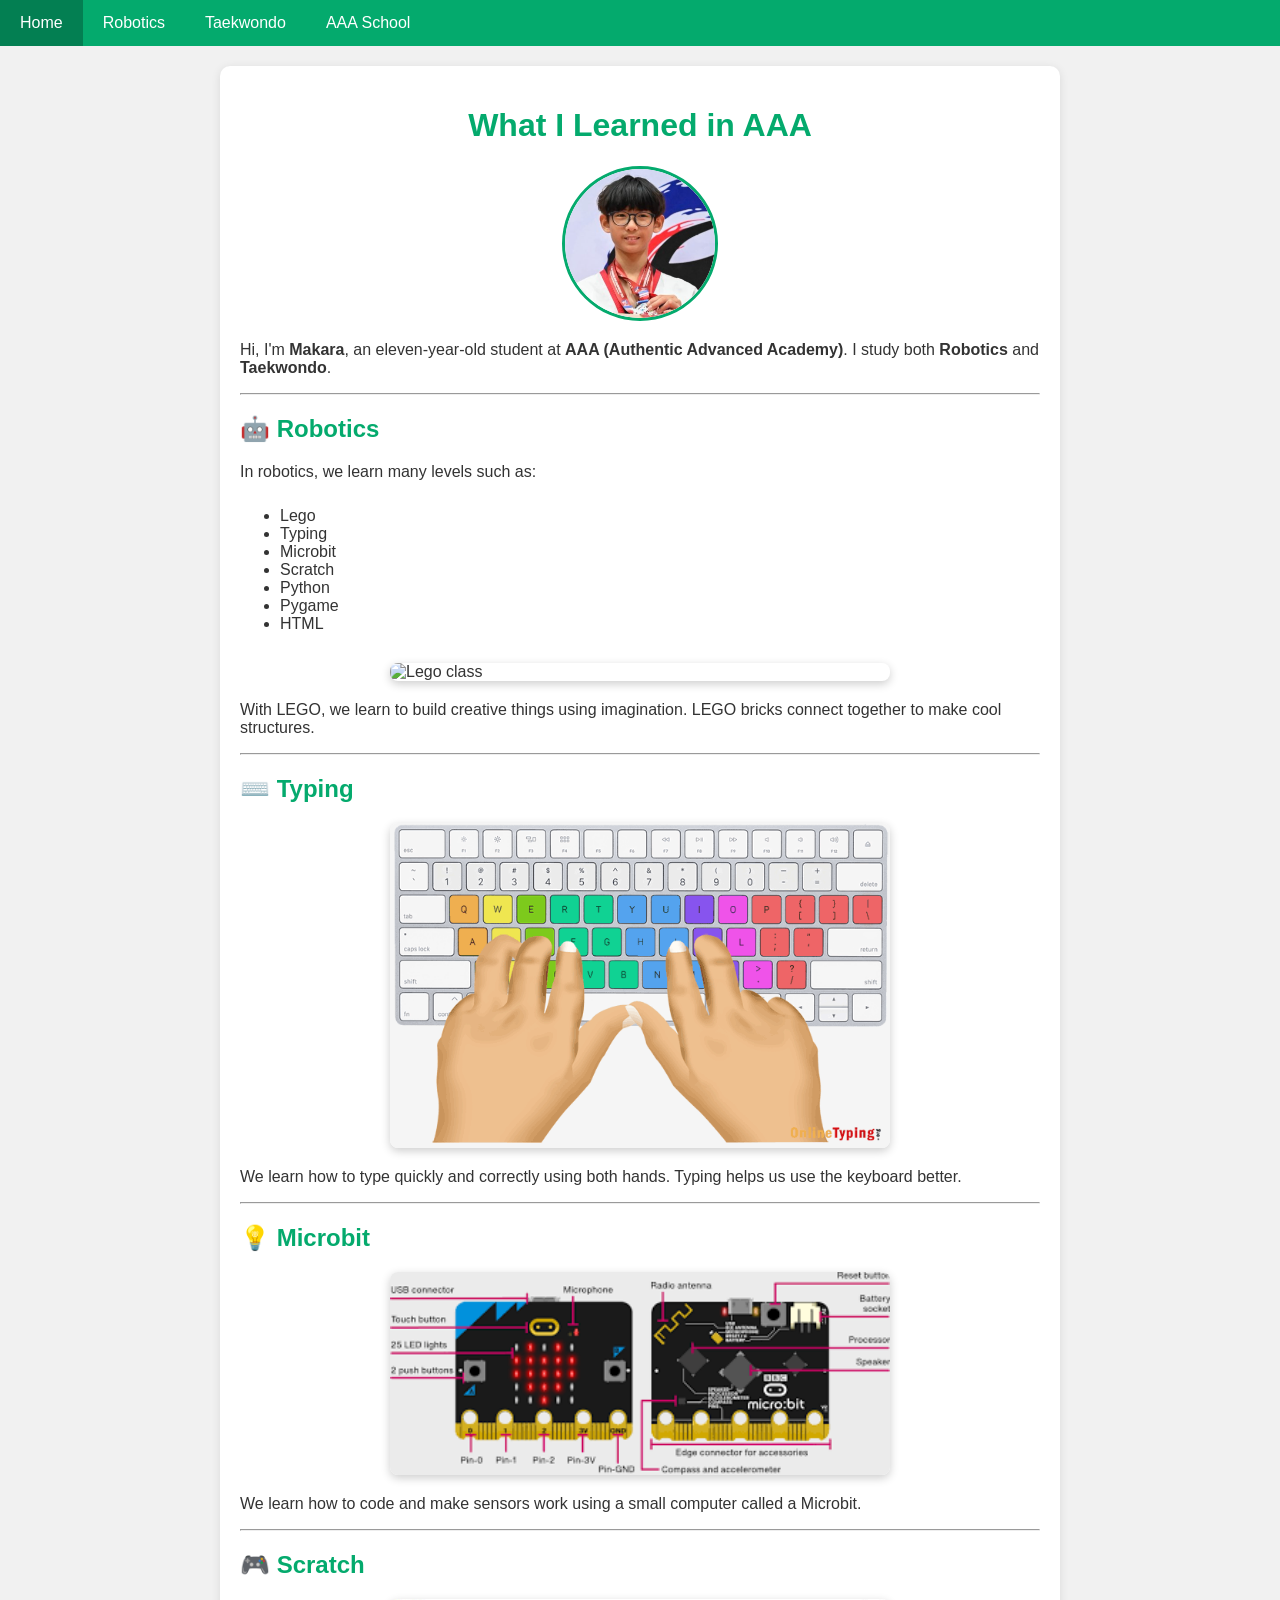
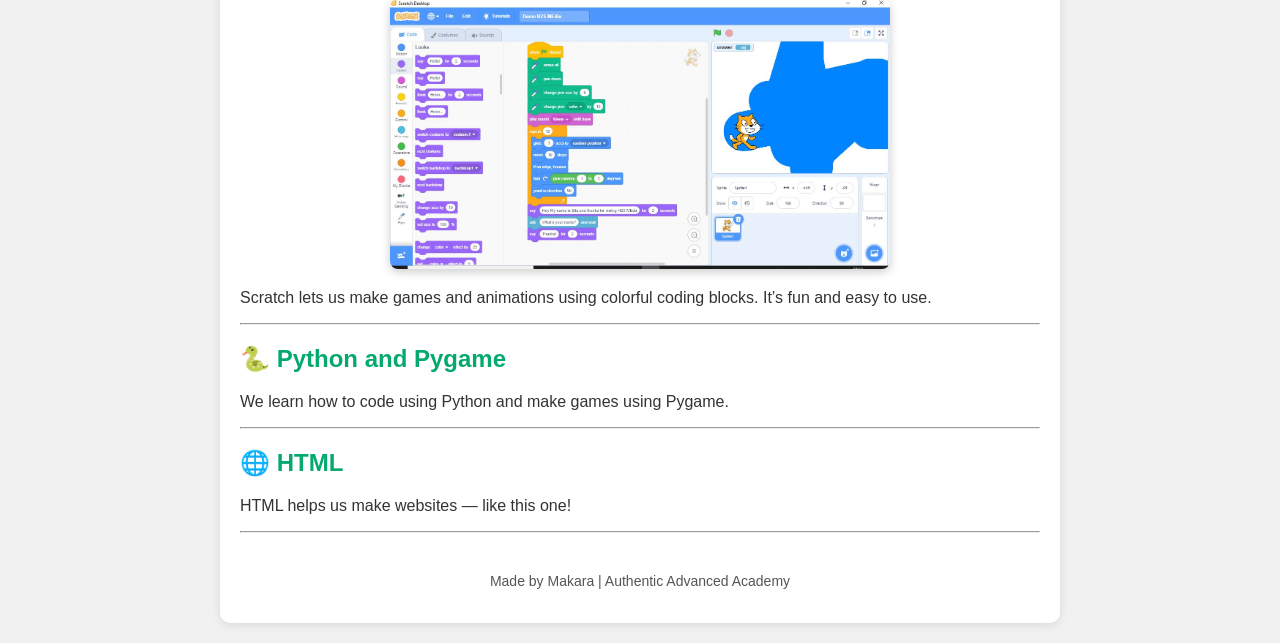
==== step_1_by_1.html @ bd36090d "first commit" ====
<!DOCTYPE html>
<html lang="en">
<head>
  <meta charset="UTF-8">
  <meta name="viewport" content="width=device-width, initial-scale=1.0">
  <title>What I Learned in AAA</title>

  <!-- Link to the CSS file -->
  <link rel="stylesheet" href="step_2_by_2.css">
</head>

<body>
  <!-- Navigation bar -->
  <div class="navbar">
    <a class="active" href="#">Home</a>
    <a href="#robotics">Robotics</a>
    <a href="#taekwondo">Taekwondo</a>
    <a href="https://aaaschoolkh.com/" target="_blank">AAA School</a>
  </div>

  <!-- Main content area -->
  <div class="main">
    <h1>What I Learned in AAA</h1>

    <!-- Profile image -->
    <img src="makara.png" alt="Makara" class="profile">

    <p>Hi, I'm <b>Makara</b>, an eleven-year-old student at <b>AAA (Authentic Advanced Academy)</b>.  
    I study both <b>Robotics</b> and <b>Taekwondo</b>.</p>

    <hr>

    <!-- Robotics section -->
    <h2 id="robotics">🤖 Robotics</h2>
    <p>In robotics, we learn many levels such as:</p>
    <ul>
      <li>Lego</li>
      <li>Typing</li>
      <li>Microbit</li>
      <li>Scratch</li>
      <li>Python</li>
      <li>Pygame</li>
      <li>HTML</li>
    </ul>

    <img src="https://aaaschoolkh.com/wp-content/uploads/2025/03/jimmy-2048x1363.jpg" alt="Lego class" class="lesson-img">

    <p>With LEGO, we learn to build creative things using imagination. LEGO bricks connect together to make cool structures.</p>

    <hr>

    <h2>⌨️ Typing</h2>
    <img src="finger-position.gif" alt="Typing" class="lesson-img">
    <p>We learn how to type quickly and correctly using both hands. Typing helps us use the keyboard better.</p>

    <hr>

    <h2>💡 Microbit</h2>
    <img src="microbit.png" alt="Microbit chip" class="lesson-img">
    <p>We learn how to code and make sensors work using a small computer called a Microbit.</p>

    <hr>

    <h2>🎮 Scratch</h2>
    <img src="scratch.jpg" alt="Scratch" class="lesson-img">
    <p>Scratch lets us make games and animations using colorful coding blocks. It’s fun and easy to use.</p>

    <hr>

    <h2>🐍 Python and Pygame</h2>
    <p>We learn how to code using Python and make games using Pygame.</p>

    <hr>

    <h2>🌐 HTML</h2>
    <p>HTML helps us make websites — like this one!</p>

    <hr>

    <!-- Footer -->
    <footer>
      <p>Made by Makara | Authentic Advanced Academy</p>
    </footer>
  </div>
</body>
</html>
---- step_2_by_2.css ----
/* --- General Page Setup --- */
body {
  font-family: Arial, sans-serif;
  margin: 0;
  background-color: #f1f1f1; /* light gray background */
  color: #333;
}

/* --- Navigation Bar --- */
.navbar {
  background-color: #04AA6D; /* green bar like W3Schools */
  overflow: hidden;
}

/* Navbar links */
.navbar a {
  float: left;
  color: white;
  text-align: center;
  padding: 14px 20px;
  text-decoration: none;
}

/* When mouse hovers over a link */
.navbar a:hover {
  background-color: #ddd;
  color: black;
}

/* The "active" link (home) */
.navbar a.active {
  background-color: #037f52;
}

/* --- Main Content --- */
.main {
  background-color: white;
  max-width: 800px;
  margin: 20px auto;
  padding: 20px;
  border-radius: 10px;
  box-shadow: 0 2px 10px rgba(0,0,0,0.1);
}

/* Headings */
h1 {
  color: #04AA6D;
  text-align: center;
}

h2 {
  color: #04AA6D;
}

/* Profile picture */
.profile {
  display: block;
  margin: 20px auto;
  width: 150px;
  border-radius: 50%;
  border: 3px solid #04AA6D;
}

/* Lesson images */
.lesson-img {
  display: block;
  margin: 20px auto;
  width: 80%;
  max-width: 500px;
  border-radius: 8px;
  box-shadow: 0 3px 10px rgba(0,0,0,0.2);
}

/* Lists */
ul {
  text-align: left;
  display: inline-block;
  margin: 10px auto;
}

/* Footer */
footer {
  text-align: center;
  font-size: 14px;
  color: #555;
  margin-top: 40px;
}
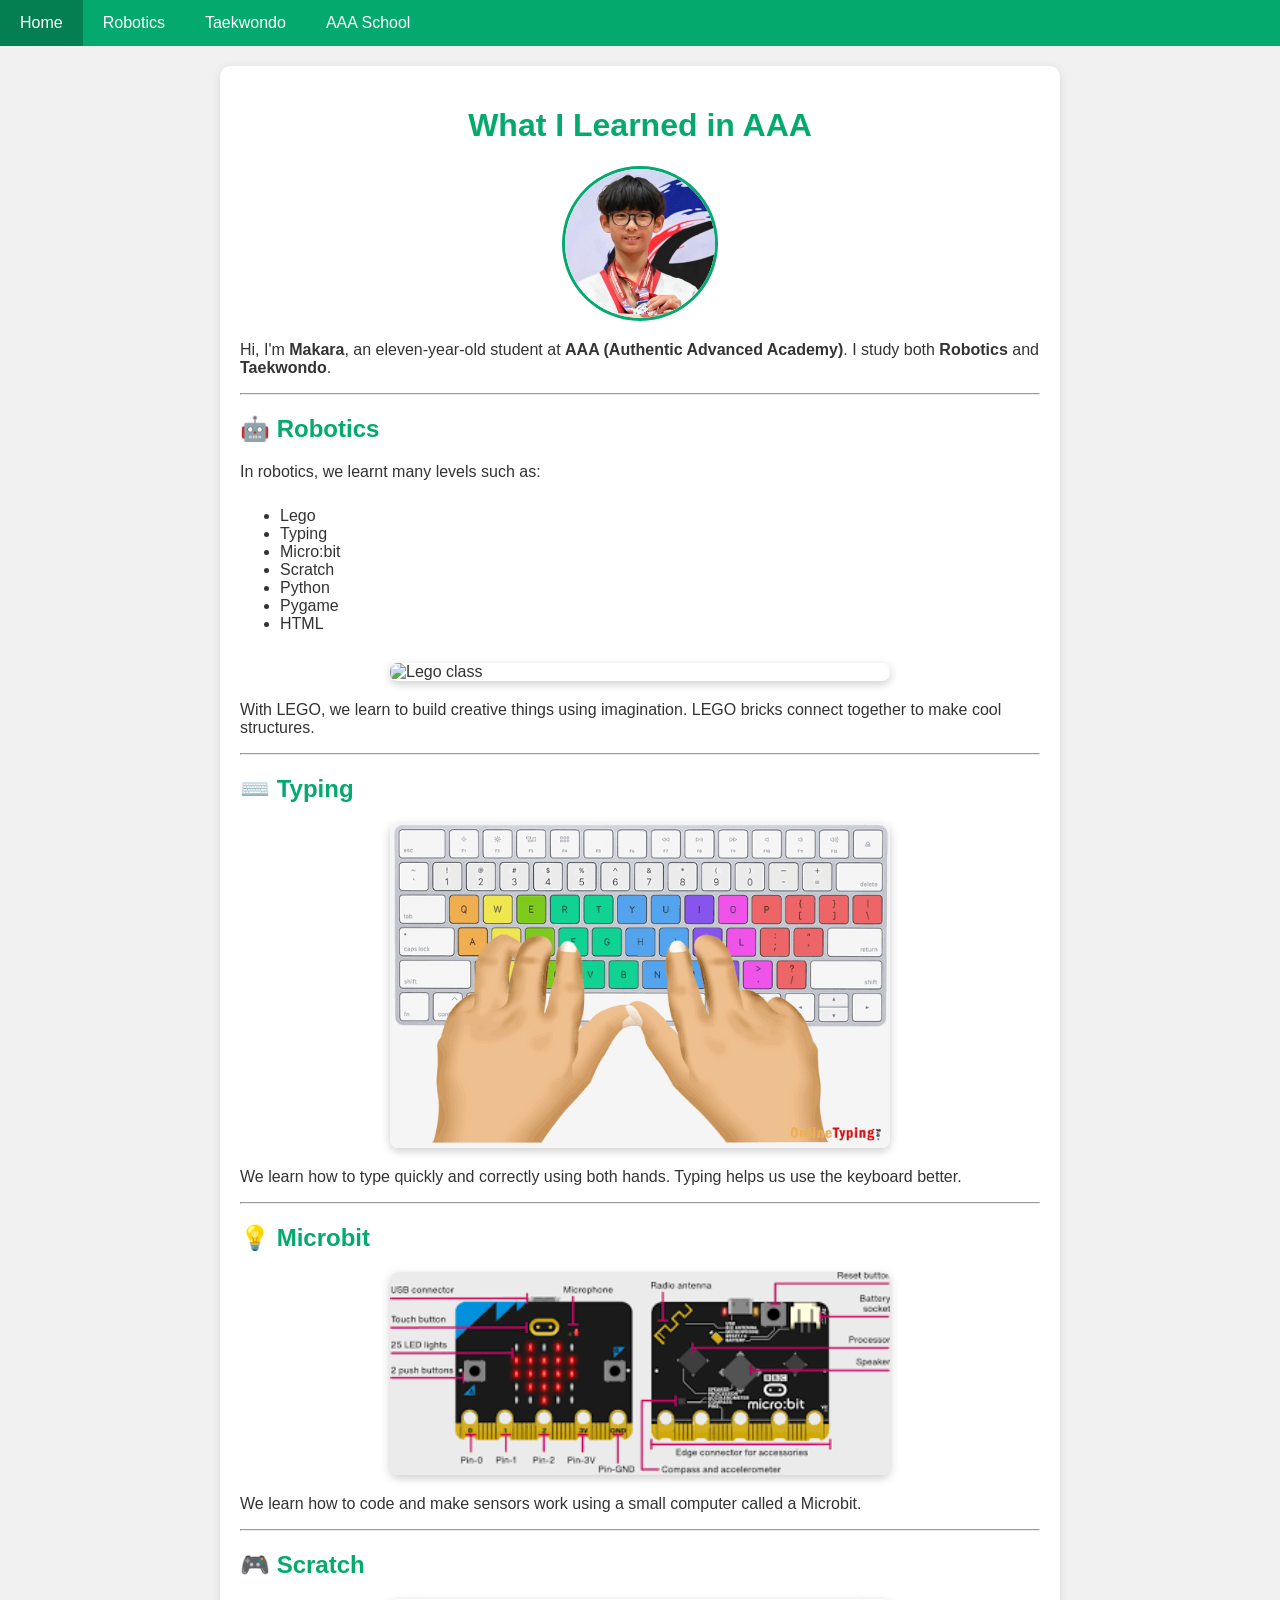
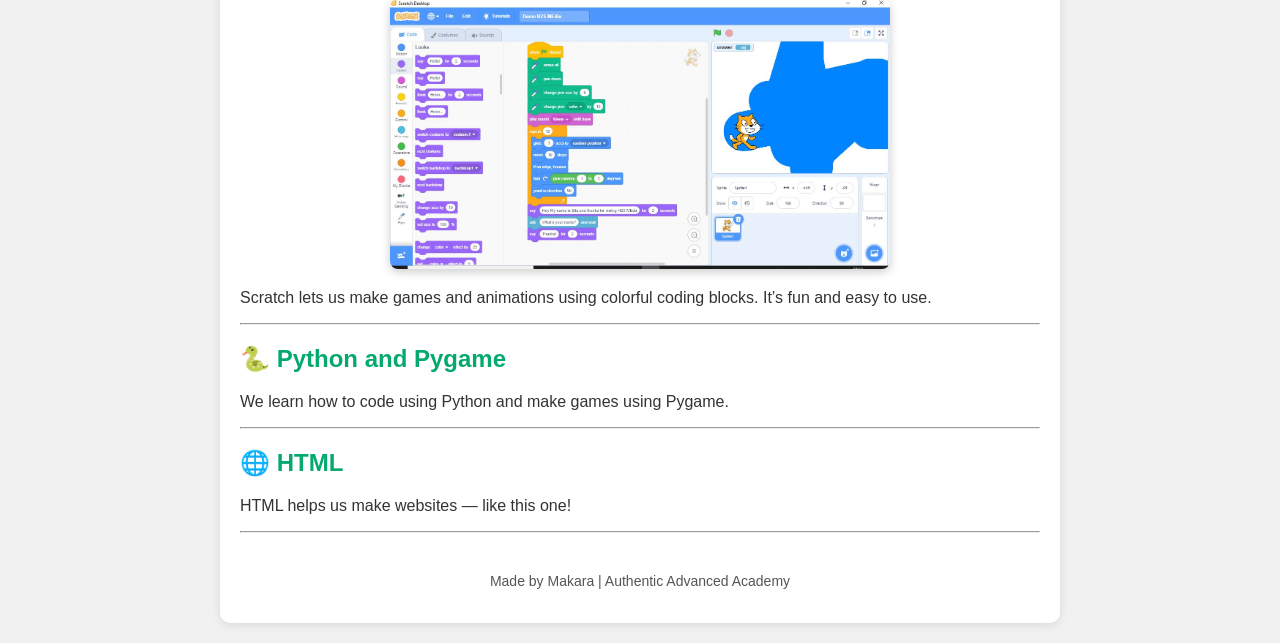
==== commit 8a4195b2: "correct spelling micro:bit" ====
--- a/step_1_by_1.html
+++ b/step_1_by_1.html
@@ -33,11 +33,11 @@
 
     <!-- Robotics section -->
     <h2 id="robotics">🤖 Robotics</h2>
-    <p>In robotics, we learn many levels such as:</p>
+    <p>In robotics, we learnt many levels such as:</p>
     <ul>
       <li>Lego</li>
       <li>Typing</li>
-      <li>Microbit</li>
+      <li>Micro:bit</li>
       <li>Scratch</li>
       <li>Python</li>
       <li>Pygame</li>
